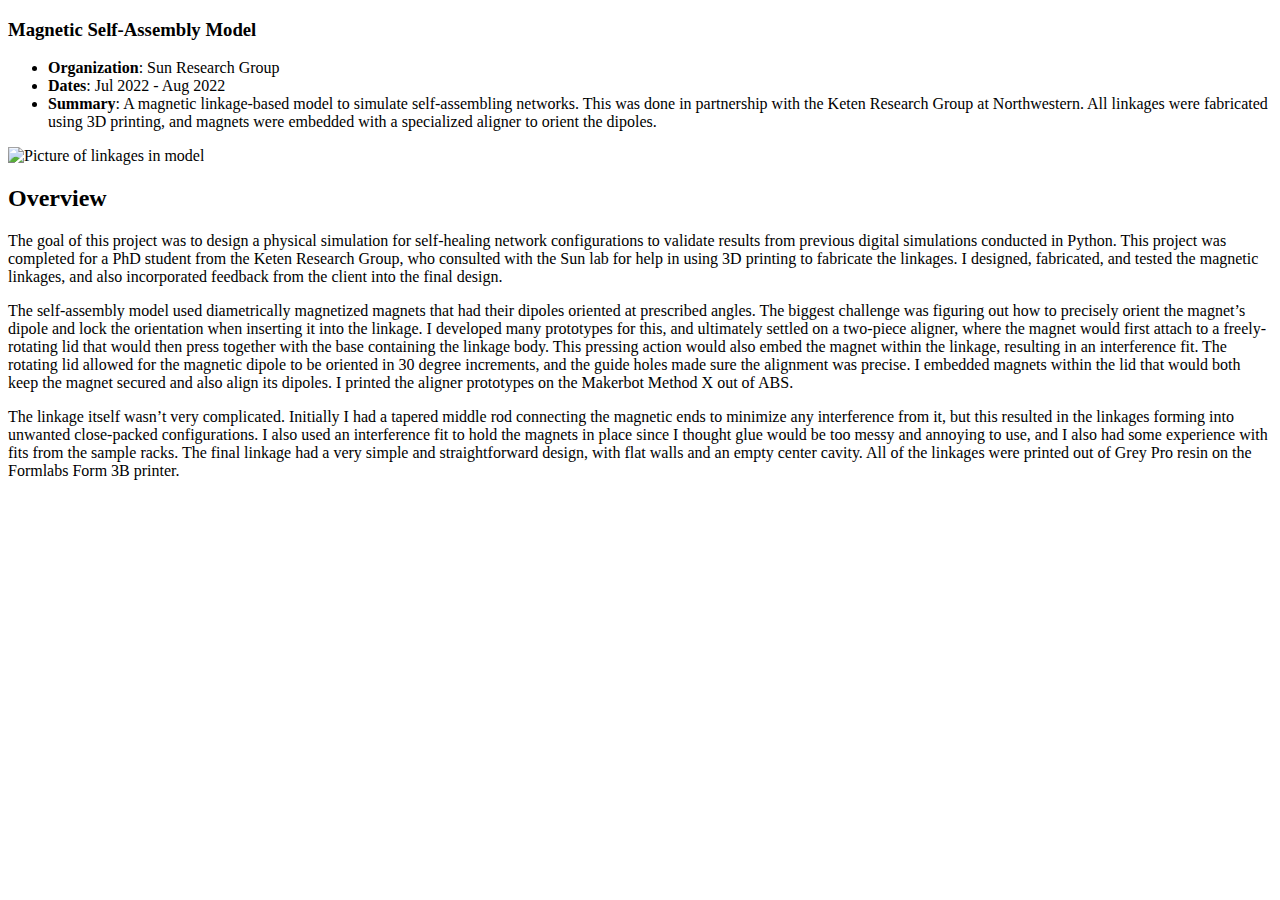
==== portfolio-html/model-details.html @ f1afafd3 "Moved portfolio html files into separate folder and updated relative paths" ====
<!DOCTYPE html>
<html lang="en">

<head>
  <meta charset="utf-8">
  <meta content="width=device-width, initial-scale=1.0" name="viewport">

  <title>Portfolio Details - Personal Bootstrap Template</title>
  <meta content="" name="description">
  <meta content="" name="keywords">

  <!-- Favicons -->
  <link href="assets/img/favicon.png" rel="icon">
  <link href="assets/img/apple-touch-icon.png" rel="apple-touch-icon">

  <!-- Google Fonts -->
  <link href="https://fonts.googleapis.com/css?family=Open+Sans:300,300i,400,400i,600,600i,700,700i|Raleway:300,300i,400,400i,500,500i,600,600i,700,700i|Poppins:300,300i,400,400i,500,500i,600,600i,700,700i" rel="stylesheet">

  <!-- Vendor CSS Files -->
  <link href="assets/vendor/aos/aos.css" rel="stylesheet">
  <link href="assets/vendor/bootstrap/css/bootstrap.min.css" rel="stylesheet">
  <link href="assets/vendor/bootstrap-icons/bootstrap-icons.css" rel="stylesheet">
  <link href="assets/vendor/boxicons/css/boxicons.min.css" rel="stylesheet">
  <link href="assets/vendor/glightbox/css/glightbox.min.css" rel="stylesheet">
  <link href="assets/vendor/swiper/swiper-bundle.min.css" rel="stylesheet">

  <!-- Template Main CSS File -->
  <link href="assets/css/style.css" rel="stylesheet">

  <!-- =======================================================
  * Template Name: MyResume - v4.9.2
  * Template URL: https://bootstrapmade.com/free-html-bootstrap-template-my-resume/
  * Author: BootstrapMade.com
  * License: https://bootstrapmade.com/license/
  ======================================================== -->
</head>

<body>

  <main id="main">

    <!-- ======= Portfolio Details Section ======= -->
    <section id="portfolio-details" class="portfolio-details">
      <div class="container">

        <div class="col gy-4">
          <div class="row gy-4">
            <div class="col-lg-4">
              <div class="portfolio-info">
                <h3>Magnetic Self-Assembly Model</h3>
                <ul>
                  <li><strong>Organization</strong>: Sun Research Group</li>
                  <li><strong>Dates</strong>: Jul 2022 - Aug 2022</li>
                  <li><strong>Summary</strong>: 
                    A magnetic linkage-based model to simulate self-assembling networks. This was done in partnership
                    with the Keten Research Group at Northwestern. All linkages were fabricated using 3D printing, and
                    magnets were embedded with a specialized aligner to orient the dipoles. 
                  </li>
                </ul>
              </div>
            </div>
            <div class="col-lg-7">
              <div class="portfolio-details-slider swiper">
                <div class="swiper-wrapper align-items-center">
  
                  <div class="swiper-slide">
                    <img src="assets/img/portfolio/link/link_cover.jpg" alt="Picture of linkages in model">
                  </div>
  
                </div>
                <div class="swiper-pagination"></div>
            </div>
          </div>

          <div class="row-lg-4">
            <div class="portfolio-description">
              <h2>Overview</h2>
              <p>
                The goal of this project was to design a physical simulation for self-healing network configurations to validate results from previous digital simulations conducted in Python. This project was completed for a PhD student from the Keten Research Group, who consulted with the Sun lab for help in using 3D printing to fabricate the linkages. I designed, fabricated, and tested the magnetic linkages, and also incorporated feedback from the client into the final design. 
              </p>
              <p>
                The self-assembly model used diametrically magnetized magnets that had their dipoles oriented at prescribed angles. The biggest challenge was figuring out how to precisely orient the magnet’s dipole and lock the orientation when inserting it into the linkage. I developed many prototypes for this, and ultimately settled on a two-piece aligner, where the magnet would first attach to a freely-rotating lid that would then press together with the base containing the linkage body. This pressing action would also embed the magnet within the linkage, resulting in an interference fit. The rotating lid allowed for the magnetic dipole to be oriented in 30 degree increments, and the guide holes made sure the alignment was precise. I embedded magnets within the lid that would both keep the magnet secured and also align its dipoles. I printed the aligner prototypes on the Makerbot Method X out of ABS.
              </p>
              <p>
                The linkage itself wasn’t very complicated. Initially I had a tapered middle rod connecting the magnetic ends to minimize any interference from it, but this resulted in the linkages forming into unwanted close-packed configurations. I also used an interference fit to hold the magnets in place since I thought glue would be too messy and annoying to use, and I also had some experience with fits from the sample racks. The final linkage had a very simple and straightforward design, with flat walls and an empty center cavity. All of the linkages were printed out of Grey Pro resin on the Formlabs Form 3B printer.                
              </p>
              </p>
            </div>
          </div>

        </div>

      </div>
    </section><!-- End Portfolio Details Section -->

  </main><!-- End #main -->

  <div id="preloader"></div>
  <a href="#" class="back-to-top d-flex align-items-center justify-content-center"><i class="bi bi-arrow-up-short"></i></a>

  <!-- Vendor JS Files -->
  <script src="assets/vendor/purecounter/purecounter_vanilla.js"></script>
  <script src="assets/vendor/aos/aos.js"></script>
  <script src="assets/vendor/bootstrap/js/bootstrap.bundle.min.js"></script>
  <script src="assets/vendor/glightbox/js/glightbox.min.js"></script>
  <script src="assets/vendor/isotope-layout/isotope.pkgd.min.js"></script>
  <script src="assets/vendor/swiper/swiper-bundle.min.js"></script>
  <script src="assets/vendor/typed.js/typed.min.js"></script>
  <script src="assets/vendor/waypoints/noframework.waypoints.js"></script>
  <script src="assets/vendor/php-email-form/validate.js"></script>

  <!-- Template Main JS File -->
  <script src="assets/js/main.js"></script>

</body>

</html>
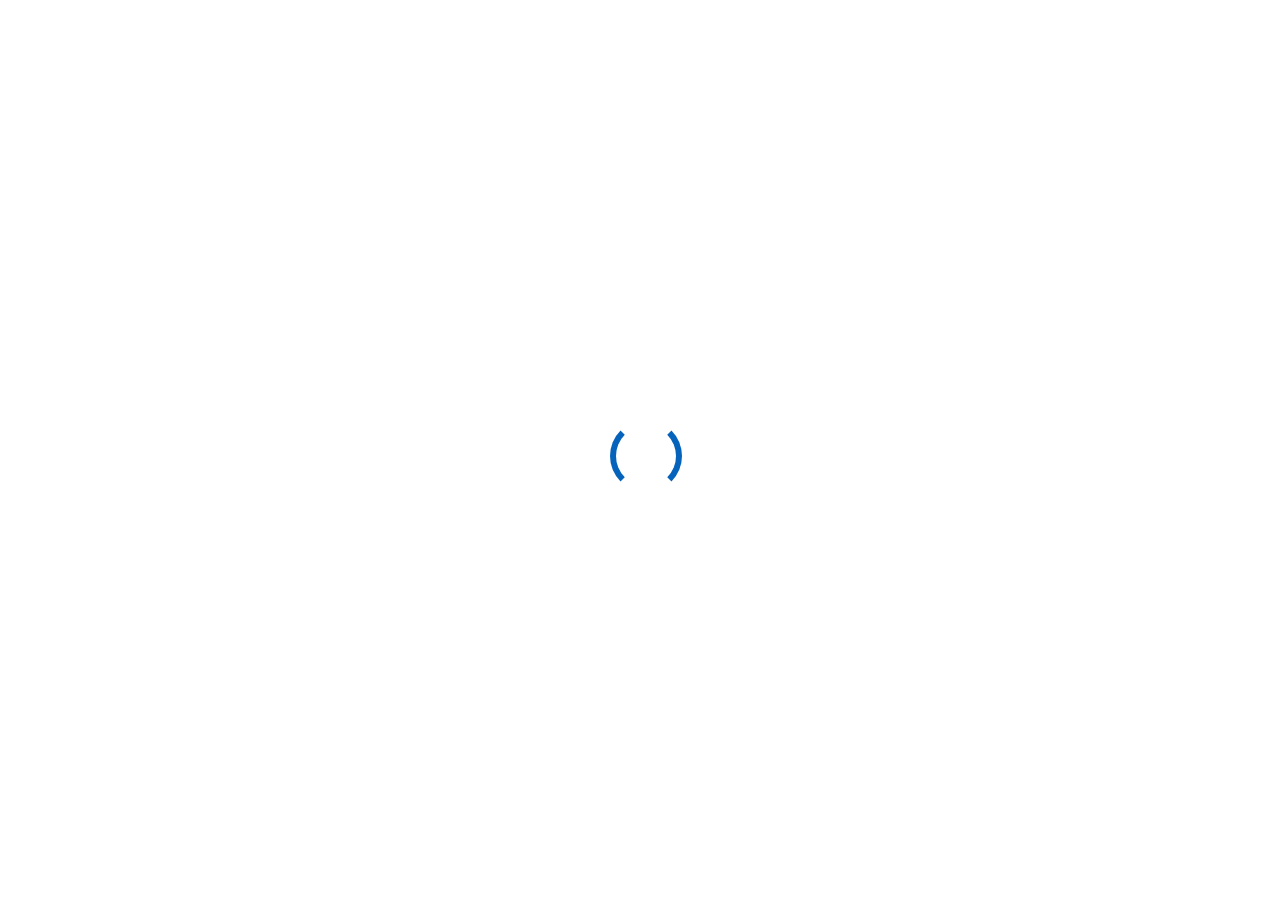
==== commit 5b22291d: "Updated css relative paths in portfolio html files" ====
--- a/portfolio-html/model-details.html
+++ b/portfolio-html/model-details.html
@@ -25,7 +25,7 @@
   <link href="assets/vendor/swiper/swiper-bundle.min.css" rel="stylesheet">
 
   <!-- Template Main CSS File -->
-  <link href="assets/css/style.css" rel="stylesheet">
+  <link href="../assets/css/style.css" rel="stylesheet">
 
   <!-- =======================================================
   * Template Name: MyResume - v4.9.2
--- a/assets/css/style.css
+++ b/assets/css/style.css
@@ -0,0 +1,841 @@
+/**
+* Template Name: MyResume - v4.9.2
+* Template URL: https://bootstrapmade.com/free-html-bootstrap-template-my-resume/
+* Author: BootstrapMade.com
+* License: https://bootstrapmade.com/license/
+*/
+
+/*--------------------------------------------------------------
+# General
+--------------------------------------------------------------*/
+body {
+  font-family: "Open Sans", sans-serif;
+  color: #272829;
+}
+
+a {
+  color: #0563bb;
+  text-decoration: none;
+}
+
+a:hover {
+  color: #067ded;
+  text-decoration: none;
+}
+
+h1,
+h2,
+h3,
+h4,
+h5,
+h6 {
+  font-family: "Raleway", sans-serif;
+}
+
+/*--------------------------------------------------------------
+# Back to top button
+--------------------------------------------------------------*/
+.back-to-top {
+  position: fixed;
+  visibility: hidden;
+  opacity: 0;
+  right: 15px;
+  bottom: 15px;
+  z-index: 996;
+  background: #0563bb;
+  width: 40px;
+  height: 40px;
+  border-radius: 50px;
+  transition: all 0.4s;
+}
+
+.back-to-top i {
+  font-size: 28px;
+  color: #fff;
+  line-height: 0;
+}
+
+.back-to-top:hover {
+  background: #0678e3;
+  color: #fff;
+}
+
+.back-to-top.active {
+  visibility: visible;
+  opacity: 1;
+}
+
+/*--------------------------------------------------------------
+# Preloader
+--------------------------------------------------------------*/
+#preloader {
+  position: fixed;
+  top: 0;
+  left: 0;
+  right: 0;
+  bottom: 0;
+  z-index: 9999;
+  overflow: hidden;
+  background: #fff;
+}
+
+#preloader:before {
+  content: "";
+  position: fixed;
+  top: calc(50% - 30px);
+  left: calc(50% - 30px);
+  border: 6px solid #0563bb;
+  border-top-color: #fff;
+  border-bottom-color: #fff;
+  border-radius: 50%;
+  width: 60px;
+  height: 60px;
+  -webkit-animation: animate-preloader 1s linear infinite;
+  animation: animate-preloader 1s linear infinite;
+}
+
+@-webkit-keyframes animate-preloader {
+  0% {
+    transform: rotate(0deg);
+  }
+
+  100% {
+    transform: rotate(360deg);
+  }
+}
+
+@keyframes animate-preloader {
+  0% {
+    transform: rotate(0deg);
+  }
+
+  100% {
+    transform: rotate(360deg);
+  }
+}
+
+/*--------------------------------------------------------------
+# Disable aos animation delay on mobile devices
+--------------------------------------------------------------*/
+@media screen and (max-width: 768px) {
+  [data-aos-delay] {
+    transition-delay: 0 !important;
+  }
+}
+
+/*--------------------------------------------------------------
+# Header
+--------------------------------------------------------------*/
+#header {
+  position: fixed;
+  top: 0;
+  left: 0;
+  bottom: 0;
+  z-index: 9997;
+  transition: all 0.5s;
+  padding: 15px;
+  overflow-y: auto;
+}
+
+@media (max-width: 991px) {
+  #header {
+    width: 300px;
+    background: #fff;
+    border-right: 1px solid #e6e9ec;
+    left: -300px;
+  }
+}
+
+@media (min-width: 991px) {
+  #main {
+    margin-left: 100px;
+  }
+}
+
+/*--------------------------------------------------------------
+# Navigation Menu
+--------------------------------------------------------------*/
+/**
+* Desktop Navigation 
+*/
+.nav-menu {
+  padding: 0;
+  display: block;
+}
+
+.nav-menu * {
+  margin: 0;
+  padding: 0;
+  list-style: none;
+}
+
+.nav-menu>ul>li {
+  position: relative;
+  white-space: nowrap;
+}
+
+.nav-menu a,
+.nav-menu a:focus {
+  display: flex;
+  align-items: center;
+  color: #45505b;
+  padding: 10px 18px;
+  margin-bottom: 8px;
+  transition: 0.3s;
+  font-size: 15px;
+  border-radius: 50px;
+  background: #f2f3f5;
+  height: 56px;
+  width: 100%;
+  overflow: hidden;
+  transition: 0.3s;
+}
+
+.nav-menu a i,
+.nav-menu a:focus i {
+  font-size: 20px;
+}
+
+.nav-menu a span,
+.nav-menu a:focus span {
+  padding: 0 5px 0 7px;
+  color: #45505b;
+}
+
+@media (min-width: 992px) {
+
+  .nav-menu a,
+  .nav-menu a:focus {
+    width: 56px;
+  }
+
+  .nav-menu a span,
+  .nav-menu a:focus span {
+    display: none;
+    color: #fff;
+  }
+}
+
+.nav-menu a:hover,
+.nav-menu .active,
+.nav-menu .active:focus,
+.nav-menu li:hover>a {
+  color: #fff;
+  background: #0563bb;
+}
+
+.nav-menu a:hover span,
+.nav-menu .active span,
+.nav-menu .active:focus span,
+.nav-menu li:hover>a span {
+  color: #fff;
+}
+
+.nav-menu a:hover,
+.nav-menu li:hover>a {
+  width: 100%;
+  color: #fff;
+}
+
+.nav-menu a:hover span,
+.nav-menu li:hover>a span {
+  display: block;
+}
+
+/**
+* Mobile Navigation 
+*/
+.mobile-nav-toggle {
+  position: fixed;
+  right: 10px;
+  top: 10px;
+  z-index: 9998;
+  border: 0;
+  background: none;
+  font-size: 28px;
+  transition: all 0.4s;
+  outline: none !important;
+  line-height: 0;
+  cursor: pointer;
+  border-radius: 50px;
+  padding: 5px;
+}
+
+.mobile-nav-toggle i {
+  color: #45505b;
+}
+
+.mobile-nav-active {
+  overflow: hidden;
+}
+
+.mobile-nav-active #header {
+  left: 0;
+}
+
+.mobile-nav-active .mobile-nav-toggle {
+  color: #fff;
+  background-color: #0563bb;
+}
+
+/*--------------------------------------------------------------
+# Hero Section
+--------------------------------------------------------------*/
+#hero {
+  width: 100%;
+  height: 100vh;
+  /* background: url("../img/hero-bg.jpg") top right no-repeat; */
+  background-size: cover;
+  position: relative;
+}
+
+@media (min-width: 992px) {
+  #hero {
+    padding-left: 160px;
+  }
+}
+
+#hero:before {
+  content: "";
+  background: rgba(255, 255, 255, 0.8);
+  position: absolute;
+  bottom: 0;
+  top: 0;
+  left: 0;
+  right: 0;
+}
+
+#hero h1 {
+  margin: 0;
+  font-size: 64px;
+  font-weight: 700;
+  line-height: 56px;
+  color: #45505b;
+}
+
+#hero p {
+  color: #45505b;
+  margin: 15px 0 0 0;
+  font-size: 26px;
+  font-family: "Poppins", sans-serif;
+}
+
+#hero p span {
+  color: #0563bb;
+  letter-spacing: 1px;
+}
+
+#hero .social-links {
+  margin-top: 30px;
+}
+
+#hero .social-links a {
+  font-size: 24px;
+  display: inline-block;
+  color: #45505b;
+  line-height: 1;
+  margin-right: 20px;
+  transition: 0.3s;
+}
+
+#hero .social-links a:hover {
+  color: #0563bb;
+}
+
+@media (max-width: 992px) {
+  #hero {
+    text-align: center;
+  }
+
+  #hero h1 {
+    font-size: 32px;
+    line-height: 36px;
+  }
+
+  #hero p {
+    margin-top: 10px;
+    font-size: 20px;
+    line-height: 24px;
+  }
+}
+
+/*--------------------------------------------------------------
+# Sections General
+--------------------------------------------------------------*/
+section {
+  padding: 60px 0;
+  overflow: hidden;
+}
+
+.section-title {
+  text-align: center;
+  padding-bottom: 10px;
+}
+
+.section-title h2 {
+  font-size: 32px;
+  font-weight: bold;
+  text-transform: uppercase;
+  margin-bottom: 20px;
+  padding-bottom: 20px;
+  position: relative;
+  color: #45505b;
+}
+
+.section-title h2::before {
+  content: "";
+  position: absolute;
+  display: block;
+  width: 120px;
+  height: 1px;
+  background: #ddd;
+  bottom: 1px;
+  left: calc(50% - 60px);
+}
+
+.section-title h2::after {
+  content: "";
+  position: absolute;
+  display: block;
+  width: 40px;
+  height: 3px;
+  background: #0563bb;
+  bottom: 0;
+  left: calc(50% - 20px);
+}
+
+.section-title p {
+  margin-bottom: 0;
+}
+
+/*--------------------------------------------------------------
+# About
+--------------------------------------------------------------*/
+.about .content h3 {
+  font-weight: 700;
+  font-size: 26px;
+  color: #728394;
+}
+
+.about img {
+  padding-left: 50px;
+}
+
+.about .content {
+  padding-right: 250px;
+  padding-left: 30px
+}
+
+.about .content ul {
+  list-style: none;
+  padding: 0;
+}
+
+.about .content ul li {
+  margin-bottom: 20px;
+  display: flex;
+  align-items: center;
+}
+
+.about .content ul strong {
+  margin-right: 10px;
+}
+
+.about .content ul i {
+  font-size: 16px;
+  margin-right: 5px;
+  color: #0563bb;
+  line-height: 0;
+}
+
+.about .content p:last-child {
+  margin-bottom: 0;
+}
+
+/*--------------------------------------------------------------
+# Skills
+--------------------------------------------------------------*/
+.skills .progress {
+  height: 60px;
+  display: block;
+  background: none;
+  border-radius: 0;
+}
+
+.skills .progress .skill {
+  padding: 10px 0;
+  margin: 0;
+  text-transform: uppercase;
+  display: block;
+  font-weight: 600;
+  font-family: "Poppins", sans-serif;
+  color: #45505b;
+}
+
+.skills .progress .skill .val {
+  float: right;
+  font-style: normal;
+}
+
+.skills .progress-bar-wrap {
+  background: #f2f3f5;
+}
+
+.skills .progress-bar {
+  width: 1px;
+  height: 10px;
+  transition: 0.9s;
+  background-color: #0563bb;
+}
+
+/*--------------------------------------------------------------
+# Resume
+--------------------------------------------------------------*/
+.resume .resume-title {
+  font-size: 26px;
+  font-weight: 700;
+  margin-top: 20px;
+  margin-bottom: 20px;
+  color: #45505b;
+}
+
+.resume .resume-item {
+  padding: 0 0 20px 20px;
+  margin-top: -2px;
+  border-left: 2px solid #0563bb;
+  position: relative;
+}
+
+.resume .resume-item h4 {
+  line-height: 18px;
+  font-size: 18px;
+  font-weight: 600;
+  text-transform: uppercase;
+  font-family: "Poppins", sans-serif;
+  color: #0563bb;
+  margin-bottom: 10px;
+}
+
+.resume .resume-item h5 {
+  font-size: 16px;
+  background: #f7f8f9;
+  padding: 5px 15px;
+  display: inline-block;
+  font-weight: 600;
+  margin-bottom: 10px;
+}
+
+.resume .resume-item p {
+  margin-bottom: 5px;
+}
+
+.resume .pb-0 {
+  margin-bottom: 58px;
+}
+
+.resume .resume-item ul {
+  padding-left: 20px;
+}
+
+.resume .resume-item ul li {
+  padding-bottom: 5px;
+}
+
+.resume .resume-item:last-child {
+  padding-bottom: 0;
+}
+
+.resume .resume-item::before {
+  content: "";
+  position: absolute;
+  width: 16px;
+  height: 16px;
+  border-radius: 50px;
+  left: -9px;
+  top: 0;
+  background: #fff;
+  border: 2px solid #0563bb;
+}
+
+/*--------------------------------------------------------------
+# Portfolio
+--------------------------------------------------------------*/
+.portfolio .portfolio-item {
+  margin-bottom: 30px;
+}
+
+.portfolio #portfolio-flters {
+  padding: 0;
+  margin: 0 auto 25px auto;
+  list-style: none;
+  text-align: center;
+  background: #fff;
+  border-radius: 50px;
+  padding: 2px 15px;
+}
+
+.portfolio #portfolio-flters li {
+  cursor: pointer;
+  display: inline-block;
+  padding: 10px 15px;
+  font-size: 14px;
+  font-weight: 600;
+  line-height: 1;
+  text-transform: uppercase;
+  color: #272829;
+  margin-bottom: 5px;
+  transition: all 0.3s ease-in-out;
+}
+
+.portfolio #portfolio-flters li:hover,
+.portfolio #portfolio-flters li.filter-active {
+  color: #0563bb;
+}
+
+.portfolio #portfolio-flters li:last-child {
+  margin-right: 0;
+}
+
+.portfolio .portfolio-wrap {
+  transition: 0.3s;
+  position: relative;
+  overflow: hidden;
+  z-index: 1;
+  background: rgba(69, 80, 91, 0.8);
+}
+
+.portfolio .portfolio-wrap::before {
+  content: "";
+  background: rgba(255, 255, 255, 0.7);
+  position: absolute;
+  left: 30px;
+  right: 30px;
+  top: 30px;
+  bottom: 30px;
+  transition: all ease-in-out 0.3s;
+  z-index: 2;
+  opacity: 0;
+}
+
+.portfolio .portfolio-wrap .portfolio-info {
+  opacity: 0;
+  position: absolute;
+  top: 0;
+  left: 0;
+  right: 0;
+  bottom: 0;
+  text-align: center;
+  z-index: 3;
+  transition: all ease-in-out 0.3s;
+  display: flex;
+  flex-direction: column;
+  justify-content: center;
+  align-items: center;
+}
+
+.portfolio .portfolio-wrap .portfolio-info::before {
+  display: block;
+  content: "";
+  width: 48px;
+  height: 48px;
+  position: absolute;
+  top: 35px;
+  left: 35px;
+  border-top: 3px solid #d7dce1;
+  border-left: 3px solid #d7dce1;
+  transition: all 0.5s ease 0s;
+  z-index: 9994;
+}
+
+.portfolio .portfolio-wrap .portfolio-info::after {
+  display: block;
+  content: "";
+  width: 48px;
+  height: 48px;
+  position: absolute;
+  bottom: 35px;
+  right: 35px;
+  border-bottom: 3px solid #d7dce1;
+  border-right: 3px solid #d7dce1;
+  transition: all 0.5s ease 0s;
+  z-index: 9994;
+}
+
+.portfolio .portfolio-wrap .portfolio-info h4 {
+  font-size: 20px;
+  color: #45505b;
+  font-weight: 600;
+}
+
+.portfolio .portfolio-wrap .portfolio-info p {
+  color: #45505b;
+  font-size: 14px;
+  /* text-transform: uppercase; */
+  padding: 0;
+  margin: 0;
+}
+
+.portfolio .portfolio-wrap .portfolio-links {
+  text-align: center;
+  z-index: 4;
+}
+
+.portfolio .portfolio-wrap .portfolio-links a {
+  color: #45505b;
+  margin: 0 2px;
+  font-size: 28px;
+  display: inline-block;
+  transition: 0.3s;
+}
+
+.portfolio .portfolio-wrap .portfolio-links a:hover {
+  color: #148af9;
+}
+
+.portfolio .portfolio-wrap:hover::before {
+  top: 0;
+  left: 0;
+  right: 0;
+  bottom: 0;
+  opacity: 1;
+}
+
+.portfolio .portfolio-wrap:hover .portfolio-info {
+  opacity: 1;
+}
+
+.portfolio .portfolio-wrap:hover .portfolio-info::before {
+  top: 15px;
+  left: 15px;
+}
+
+.portfolio .portfolio-wrap:hover .portfolio-info::after {
+  bottom: 15px;
+  right: 15px;
+}
+
+/*--------------------------------------------------------------
+# Portfolio Details
+--------------------------------------------------------------*/
+.portfolio-details {
+  padding-top: 40px;
+}
+
+.portfolio-details .portfolio-details-slider img {
+  width: 100%;
+}
+
+.portfolio-details .portfolio-details-slider .swiper-pagination {
+  margin-top: 20px;
+  position: relative;
+}
+
+.portfolio-details .portfolio-details-slider .swiper-pagination .swiper-pagination-bullet {
+  width: 12px;
+  height: 12px;
+  background-color: #fff;
+  opacity: 1;
+  border: 1px solid #0563bb;
+}
+
+.portfolio-details .portfolio-details-slider .swiper-pagination .swiper-pagination-bullet-active {
+  background-color: #0563bb;
+}
+
+.portfolio-details .portfolio-info {
+  padding: 30px;
+  box-shadow: 0px 0 30px rgba(69, 80, 91, 0.08);
+}
+
+.portfolio-details .portfolio-info h3 {
+  font-size: 22px;
+  font-weight: 700;
+  margin-bottom: 20px;
+  padding-bottom: 20px;
+  border-bottom: 1px solid #eee;
+}
+
+.portfolio-details .portfolio-info ul {
+  list-style: none;
+  padding: 0;
+  font-size: 15px;
+}
+
+.portfolio-details .portfolio-info ul li+li {
+  margin-top: 10px;
+}
+
+.portfolio-details .portfolio-description {
+  padding-top: 30px;
+  margin-right: 50px;
+}
+
+.portfolio-details .portfolio-description h2 {
+  font-size: 26px;
+  font-weight: 700;
+  margin-bottom: 20px;
+}
+
+.portfolio-details .portfolio-description p {
+  padding: 0;
+}
+
+/*--------------------------------------------------------------
+# Footer
+--------------------------------------------------------------*/
+#footer {
+  background: #f7f8f9;
+  color: #45505b;
+  font-size: 14px;
+  text-align: center;
+  padding: 30px 0;
+}
+
+#footer h3 {
+  font-size: 36px;
+  font-weight: 700;
+  position: relative;
+  font-family: "Poppins", sans-serif;
+  padding: 0;
+  margin: 0 0 15px 0;
+}
+
+#footer p {
+  font-size: 15;
+  font-style: italic;
+  padding: 0;
+  margin: 0 0 40px 0;
+}
+
+#footer .social-links {
+  margin: 0 0 40px 0;
+}
+
+#footer .social-links a {
+  font-size: 18px;
+  display: inline-block;
+  background: #0563bb;
+  color: #fff;
+  line-height: 1;
+  padding: 8px 0;
+  margin-right: 4px;
+  border-radius: 50%;
+  text-align: center;
+  width: 36px;
+  height: 36px;
+  transition: 0.3s;
+}
+
+#footer .social-links a:hover {
+  background: #0678e3;
+  color: #fff;
+  text-decoration: none;
+}
+
+#footer .copyright {
+  margin: 0 0 5px 0;
+}
+
+#footer .credits {
+  font-size: 13px;
+}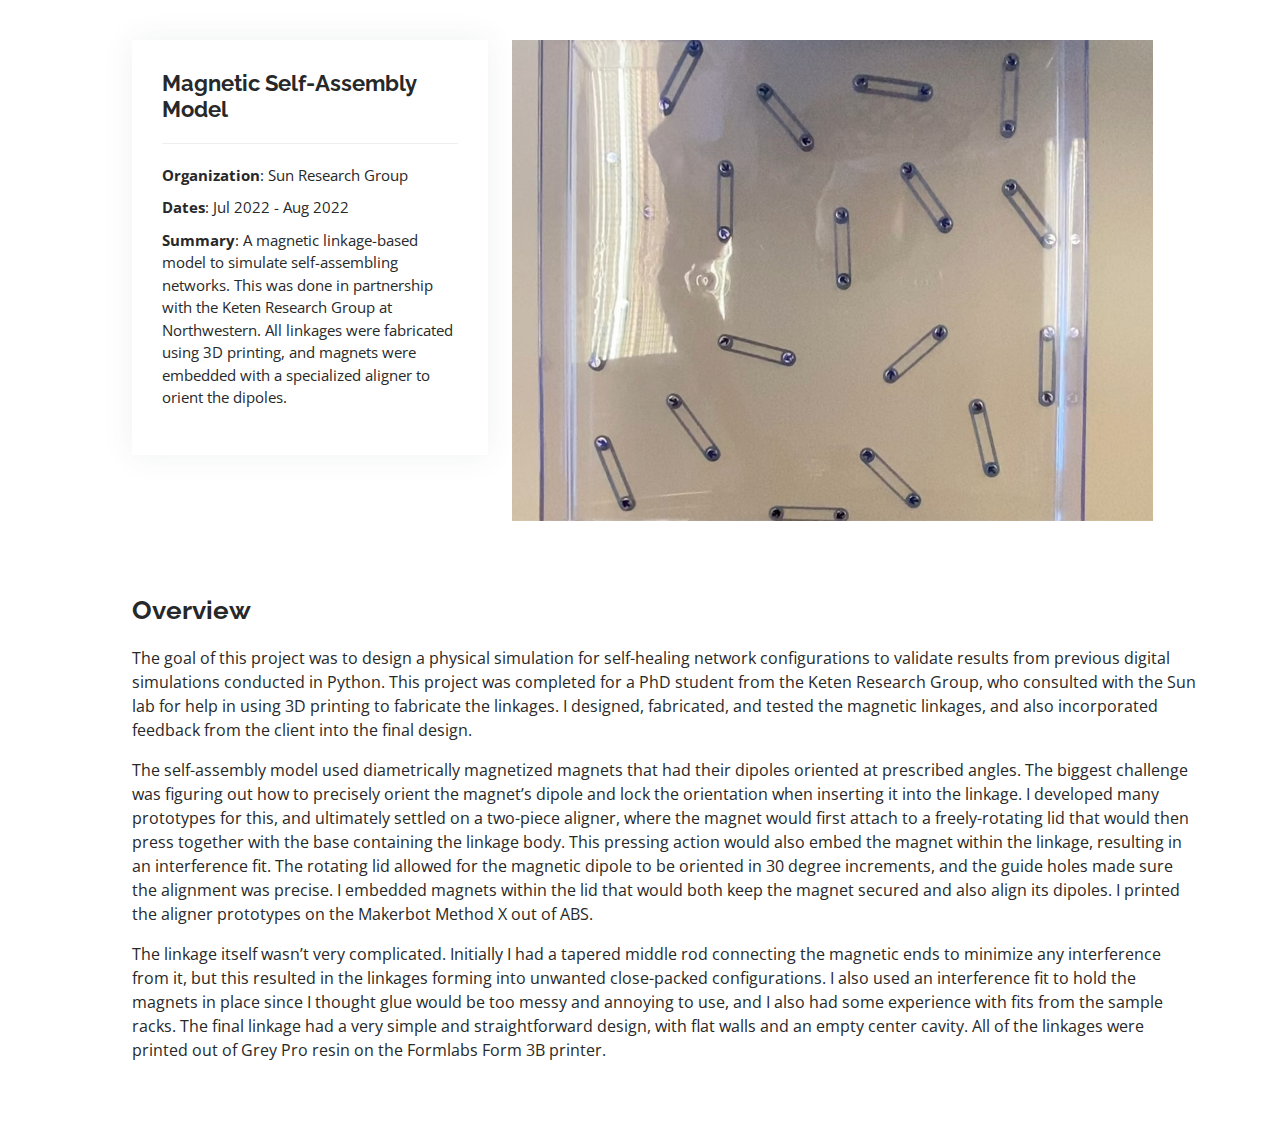
==== commit 1c25fde3: "Portfolio pages load successfully after updating script paths" ====
--- a/portfolio-html/model-details.html
+++ b/portfolio-html/model-details.html
@@ -10,19 +10,19 @@
   <meta content="" name="keywords">
 
   <!-- Favicons -->
-  <link href="assets/img/favicon.png" rel="icon">
-  <link href="assets/img/apple-touch-icon.png" rel="apple-touch-icon">
+  <link href="../assets/img/favicon.png" rel="icon">
+  <link href="../assets/img/apple-touch-icon.png" rel="apple-touch-icon">
 
   <!-- Google Fonts -->
   <link href="https://fonts.googleapis.com/css?family=Open+Sans:300,300i,400,400i,600,600i,700,700i|Raleway:300,300i,400,400i,500,500i,600,600i,700,700i|Poppins:300,300i,400,400i,500,500i,600,600i,700,700i" rel="stylesheet">
 
   <!-- Vendor CSS Files -->
-  <link href="assets/vendor/aos/aos.css" rel="stylesheet">
-  <link href="assets/vendor/bootstrap/css/bootstrap.min.css" rel="stylesheet">
-  <link href="assets/vendor/bootstrap-icons/bootstrap-icons.css" rel="stylesheet">
-  <link href="assets/vendor/boxicons/css/boxicons.min.css" rel="stylesheet">
-  <link href="assets/vendor/glightbox/css/glightbox.min.css" rel="stylesheet">
-  <link href="assets/vendor/swiper/swiper-bundle.min.css" rel="stylesheet">
+  <link href="../assets/vendor/aos/aos.css" rel="stylesheet">
+  <link href="../assets/vendor/bootstrap/css/bootstrap.min.css" rel="stylesheet">
+  <link href="../assets/vendor/bootstrap-icons/bootstrap-icons.css" rel="stylesheet">
+  <link href="../assets/vendor/boxicons/css/boxicons.min.css" rel="stylesheet">
+  <link href="../assets/vendor/glightbox/css/glightbox.min.css" rel="stylesheet">
+  <link href="../assets/vendor/swiper/swiper-bundle.min.css" rel="stylesheet">
 
   <!-- Template Main CSS File -->
   <link href="../assets/css/style.css" rel="stylesheet">
@@ -64,7 +64,7 @@
                 <div class="swiper-wrapper align-items-center">
   
                   <div class="swiper-slide">
-                    <img src="assets/img/portfolio/link/link_cover.jpg" alt="Picture of linkages in model">
+                    <img src="../assets/img/portfolio/link/link_cover.jpg" alt="Picture of linkages in model">
                   </div>
   
                 </div>
@@ -99,18 +99,18 @@
   <a href="#" class="back-to-top d-flex align-items-center justify-content-center"><i class="bi bi-arrow-up-short"></i></a>
 
   <!-- Vendor JS Files -->
-  <script src="assets/vendor/purecounter/purecounter_vanilla.js"></script>
-  <script src="assets/vendor/aos/aos.js"></script>
-  <script src="assets/vendor/bootstrap/js/bootstrap.bundle.min.js"></script>
-  <script src="assets/vendor/glightbox/js/glightbox.min.js"></script>
-  <script src="assets/vendor/isotope-layout/isotope.pkgd.min.js"></script>
-  <script src="assets/vendor/swiper/swiper-bundle.min.js"></script>
-  <script src="assets/vendor/typed.js/typed.min.js"></script>
-  <script src="assets/vendor/waypoints/noframework.waypoints.js"></script>
-  <script src="assets/vendor/php-email-form/validate.js"></script>
+  <script src="../assets/vendor/purecounter/purecounter_vanilla.js"></script>
+  <script src="../assets/vendor/aos/aos.js"></script>
+  <script src="../assets/vendor/bootstrap/js/bootstrap.bundle.min.js"></script>
+  <script src="../assets/vendor/glightbox/js/glightbox.min.js"></script>
+  <script src="../assets/vendor/isotope-layout/isotope.pkgd.min.js"></script>
+  <script src="../assets/vendor/swiper/swiper-bundle.min.js"></script>
+  <script src="../assets/vendor/typed.js/typed.min.js"></script>
+  <script src="../assets/vendor/waypoints/noframework.waypoints.js"></script>
+  <script src="../assets/vendor/php-email-form/validate.js"></script>
 
   <!-- Template Main JS File -->
-  <script src="assets/js/main.js"></script>
+  <script src="../assets/js/main.js"></script>
 
 </body>
 
